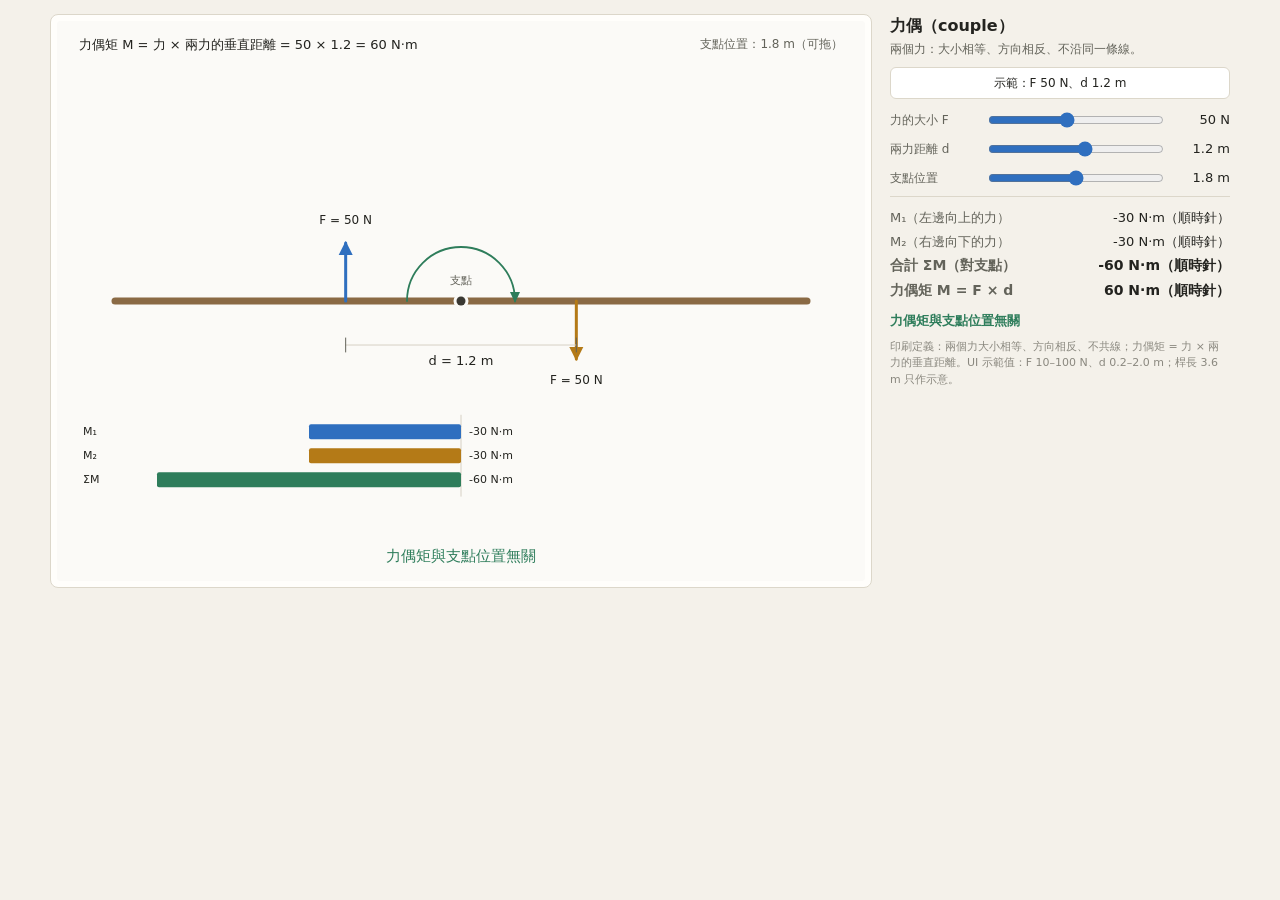
==== explainers/couple/couple.html @ 13bd7302 "publish the four verified teaching explainers under /explainers (moment balance, equilibrium beam, c" ====
<!doctype html>
<html lang="zh-Hant">
<head>
<meta charset="utf-8">
<meta name="viewport" content="width=device-width,initial-scale=1">
<title>力偶（couple）· 力偶矩與支點位置無關（jpfm08 p7）</title>
<style>
  :root { --ink:#23231f; --ink2:#63635a; --line:#dcd7ca; --card:#fffefb; --accent:#2f6fbf; --amber:#b47a17; --red:#b03c2c; --green:#2e7d5b; }
  html,body { margin:0; padding:0; background:#f4f1ea; color:var(--ink);
    font:14px/1.5 ui-sans-serif,system-ui,"Segoe UI","PingFang TC","Microsoft JhengHei",sans-serif; }
  #app { display:grid; grid-template-columns:minmax(0,1fr) 340px; gap:18px;
    max-width:1180px; margin:0 auto; padding:14px 16px 10px; }
  #stage { background:var(--card); border:1px solid var(--line); border-radius:8px;
    padding:6px; touch-action:none; min-width:0; cursor:ew-resize; }
  #canvas-holder { display:block; line-height:0; }
  #canvas-holder canvas { display:block; width:100% !important; height:auto !important; border-radius:4px; }
  h1 { font-size:16px; margin:0 0 2px; font-weight:600; }
  .sub { color:var(--ink2); font-size:12px; margin:0 0 9px; }
  .presets { display:flex; gap:8px; margin:0 0 10px; }
  .presets button { flex:1; font:inherit; font-size:12px; padding:6px 4px; border:1px solid var(--line);
    border-radius:6px; background:#fff; color:var(--ink); cursor:pointer; }
  .presets button:hover { background:#f6f3ec; }
  .row { display:flex; align-items:center; gap:8px; margin:0 0 7px; }
  .row label { width:88px; flex:none; color:var(--ink2); font-size:12px; }
  .row input[type=range] { flex:1; min-width:0; accent-color:var(--accent); height:18px; }
  .row output { width:56px; flex:none; text-align:right; font-variant-numeric:tabular-nums; font-size:13px; }
  .read { border-top:1px solid var(--line); padding-top:9px; margin-top:7px; }
  .read div { display:flex; justify-content:space-between; gap:10px; font-variant-numeric:tabular-nums;
    padding:2px 0; font-size:13px; }
  .read span:first-child { color:var(--ink2); }
  .read .big { font-size:14px; font-weight:600; }
  .key { margin-top:8px; font-size:13px; font-weight:600; color:var(--green); }
  .cap { font-size:11px; color:#8a887f; margin-top:8px; line-height:1.5; }
  @media (max-width:900px) { #app { grid-template-columns:minmax(0,1fr); } }
</style>
</head>
<body>
<div id="app">
  <div id="stage"><div id="canvas-holder"></div></div>
  <div id="panel">
    <h1>力偶（couple）</h1>
    <p class="sub">兩個力：大小相等、方向相反、不沿同一條線。</p>

    <div class="presets">
      <button id="demo" type="button">示範：F 50 N、d 1.2 m</button>
    </div>

    <div class="row">
      <label for="f">力的大小 F</label>
      <input id="f" type="range" min="10" max="100" step="1" value="50">
      <output id="f-out">50 N</output>
    </div>
    <div class="row">
      <label for="d">兩力距離 d</label>
      <input id="d" type="range" min="0.2" max="2" step="0.05" value="1.2">
      <output id="d-out">1.2 m</output>
    </div>
    <div class="row">
      <label for="pivot">支點位置</label>
      <input id="pivot" type="range" min="0" max="3.6" step="0.05" value="1.8">
      <output id="pivot-out">1.8 m</output>
    </div>

    <div class="read">
      <div><span>M₁（左邊向上的力）</span><span id="o-m1">—</span></div>
      <div><span>M₂（右邊向下的力）</span><span id="o-m2">—</span></div>
      <div class="big"><span>合計 ΣM（對支點）</span><span id="o-sum">—</span></div>
      <div class="big"><span>力偶矩 M = F × d</span><span id="o-m">—</span></div>
    </div>
    <div class="key">力偶矩與支點位置無關</div>
    <div class="cap">印刷定義：兩個力大小相等、方向相反、不共線；力偶矩 = 力 × 兩力的垂直距離。UI 示範值：F 10–100 N、d 0.2–2.0 m；桿長 3.6 m 只作示意。</div>
  </div>
</div>

<script src="../p5.min.js"></script>
<script>
// 印刷只有定義與 M = F × d；下面 F 10–100、d 0.2–2.0、50、1.2 係 UI 示範值。
const L = 3.6;                       // 桿長（示意框，唔係印刷數值）
const PAD = 58;
const C = {
  paper: [251, 250, 247], ink: [35, 35, 31], ink2: [99, 99, 90], line: [214, 208, 196],
  up: [47, 111, 191], down: [180, 122, 23], pivot: [58, 56, 50], green: [46, 125, 91],
};
const S = { F: 50, d: 1.2, pivot: 1.8 };

const num = (v) => (Math.round(v * 100) / 100).toFixed(2).replace(/\.?0+$/, '');
const f1 = (v) => (Math.round(v * 10) / 10).toString().replace(/\.0$/, '');
const signed = (v) => (v > 0 ? '+' : '') + f1(v);
const sense = (v) => (v > 0.05 ? '逆時針' : v < -0.05 ? '順時針' : '平衡');

function moments() {
  const x1 = L / 2 - S.d / 2;        // 向上的力
  const x2 = L / 2 + S.d / 2;        // 向下的力
  // 對支點取矩，逆時針為正：M = F_y (x − pivot)
  const m1 = S.F * (x1 - S.pivot);
  const m2 = -S.F * (x2 - S.pivot);
  return { x1, x2, m1, m2, sum: m1 + m2, M: S.F * S.d };
}

function sync() {
  const r = moments();
  document.getElementById('f-out').textContent = S.F + ' N';
  document.getElementById('d-out').textContent = num(S.d) + ' m';
  document.getElementById('pivot-out').textContent = num(S.pivot) + ' m';
  document.getElementById('o-m1').textContent = Math.abs(r.m1) < 0.05
    ? '0 N·m' : signed(r.m1) + ' N·m（' + sense(r.m1) + '）';
  document.getElementById('o-m2').textContent = Math.abs(r.m2) < 0.05
    ? '0 N·m' : signed(r.m2) + ' N·m（' + sense(r.m2) + '）';
  document.getElementById('o-sum').textContent = signed(r.sum) + ' N·m（' + sense(r.sum) + '）';
  document.getElementById('o-m').textContent = f1(r.M) + ' N·m（' + sense(r.sum) + '）';
  if (typeof redraw === 'function') redraw();
}

function canvasSize() {
  const holder = document.getElementById('canvas-holder');
  const w = Math.max(320, Math.floor(holder.clientWidth || 800));
  const h = Math.max(420, Math.min(560, window.innerHeight - 240, Math.round(w * 0.62) + 150));
  return { w, h };
}

function setup() {
  const { w, h } = canvasSize();
  createCanvas(w, h).parent('canvas-holder');
  noLoop();
  textFont('system-ui, sans-serif');
  sync();
}

function windowResized() {
  const { w, h } = canvasSize();
  resizeCanvas(w, h);
  sync();
}

let view = { ppm: 1, rodY: 0 };

function drawForce(x, y, dir, label, colour) {
  const len = 26 + 64 * (S.F / 100);
  const tipY = dir > 0 ? y - len : y + len;
  stroke(...colour); strokeWeight(3); strokeCap(ROUND);
  line(x, y, x, tipY);
  noStroke(); fill(...colour);
  if (dir > 0) triangle(x - 7, tipY + 12, x + 7, tipY + 12, x, tipY - 2);
  else triangle(x - 7, tipY - 12, x + 7, tipY - 12, x, tipY + 2);
  textAlign(CENTER, dir > 0 ? BOTTOM : TOP); textSize(12); fill(...C.ink);
  text(label, x, dir > 0 ? tipY - 16 : tipY + 16);
}

function draw() {
  const W = width, H = height;
  const r = moments();
  const ppm = (W - PAD * 2) / L;
  const rodY = H * 0.50;
  view = { ppm, rodY, padX: PAD };
  const px = (x) => PAD + x * ppm;

  background(...C.paper);

  // 桿
  stroke(138, 106, 69); strokeWeight(7); strokeCap(ROUND);
  line(px(0), rodY, px(L), rodY);

  // 兩支力：左邊向上、右邊向下，都垂直於桿
  drawForce(px(r.x1), rodY, +1, 'F = ' + S.F + ' N', C.up);
  drawForce(px(r.x2), rodY, -1, 'F = ' + S.F + ' N', C.down);

  // 兩力的垂直距離 d
  const dY = rodY + 44;
  stroke(...C.line); strokeWeight(1);
  line(px(r.x1), dY, px(r.x2), dY);
  for (const x of [r.x1, r.x2]) {
    stroke(...C.ink2); strokeWeight(1);
    line(px(x), dY - 7, px(x), dY + 7);
  }
  noStroke(); fill(...C.ink); textAlign(CENTER, TOP); textSize(13);
  text('d = ' + num(S.d) + ' m', (px(r.x1) + px(r.x2)) / 2, dY + 10);

  // 支點（可拖）：桿上一個點
  const pvx = px(S.pivot);
  noStroke(); fill(...C.paper); circle(pvx, rodY, 15);
  fill(...C.pivot); circle(pvx, rodY, 9);
  fill(...C.ink2); textAlign(CENTER, BOTTOM); textSize(11);
  text('支點', pvx, rodY - 14);

  // 力偶矩轉向：弧形箭咀（順時針 = 右邊沉，與兩力一致）
  const rad = 54;
  noFill(); stroke(...C.green); strokeWeight(1.8);
  arc(pvx, rodY, rad * 2, rad * 2, PI, TWO_PI);
  noStroke(); fill(...C.green);
  triangle(pvx + rad - 5, rodY - 9, pvx + rad + 5, rodY - 9, pvx + rad, rodY + 2);

  // 頂部：力偶矩定義式（窄畫面分兩行）
  noStroke();
  if (W < 620) {
    textAlign(LEFT, TOP); textSize(12); fill(...C.ink);
    text('M = F × d = ' + S.F + ' × ' + num(S.d) + ' = ' + f1(r.M) + ' N·m', 18, 12);
    textAlign(LEFT, TOP); textSize(11); fill(...C.ink2);
    text('支點 ' + num(S.pivot) + ' m（可拖）', 18, 30);
  } else {
    textAlign(LEFT, TOP); textSize(13); fill(...C.ink);
    text('力偶矩 M = 力 × 兩力的垂直距離 = ' + S.F + ' × ' + num(S.d) + ' = ' + f1(r.M) + ' N·m', 22, 18);
    textAlign(RIGHT, TOP); textSize(12); fill(...C.ink2);
    text('支點位置：' + num(S.pivot) + ' m（可拖）', W - 22, 18);
  }

  // 力矩條：M₁ / M₂ / Σ，以零線為中心；拖支點時前兩條變、Σ 條唔變
  const maxAbs = Math.max(Math.abs(r.m1), Math.abs(r.m2), Math.abs(r.sum), 1);
  const scale = (W / 2 - 100) / maxAbs;
  const zeroX = W / 2;
  const barTop = H * 0.72;
  const barH = 15;
  const gap = 24;
  stroke(...C.line); strokeWeight(1);
  line(zeroX, barTop - 9, zeroX, barTop + 2 * gap + barH + 9);
  for (const [i, row] of [
    { label: 'M₁', v: r.m1, colour: C.up },
    { label: 'M₂', v: r.m2, colour: C.down },
    { label: 'ΣM', v: r.sum, colour: C.green },
  ].entries()) {
    const y = barTop + i * gap;
    const w = row.v * scale;
    noStroke(); fill(...row.colour);
    if (w >= 0) rect(zeroX, y, Math.max(1.5, w), barH, 2);
    else rect(zeroX + w, y, Math.max(1.5, -w), barH, 2);
    fill(...C.ink); textAlign(LEFT, CENTER); textSize(11);
    text(row.label, 26, y + barH / 2);
    // 數值放喺零線旁邊，唔會同左邊嘅行名打架
    textAlign(w >= 0 ? RIGHT : LEFT, CENTER);
    text(signed(row.v) + ' N·m', w >= 0 ? zeroX - 8 : zeroX + 8, y + barH / 2);
  }

  // 底部：核心句
  textAlign(CENTER, BOTTOM); textSize(15); fill(...C.green);
  text('力偶矩與支點位置無關', W / 2, H - 16);
}

function setPivotFromMouse() {
  const x = Math.min(L, Math.max(0, (mouseX - view.padX) / view.ppm));
  S.pivot = Math.round(x * 20) / 20;
  document.getElementById('pivot').value = String(S.pivot);
  sync();
}

function mousePressed() { setPivotFromMouse(); }
function mouseDragged() { setPivotFromMouse(); }

for (const id of ['f', 'd', 'pivot']) {
  document.getElementById(id).addEventListener('input', (event) => {
    const key = id === 'f' ? 'F' : id;
    S[key] = Number(event.target.value);
    sync();
  });
}
document.getElementById('demo').addEventListener('click', () => {
  S.F = 50; S.d = 1.2; S.pivot = 1.8;
  document.getElementById('f').value = '50';
  document.getElementById('d').value = '1.2';
  document.getElementById('pivot').value = '1.8';
  sync();
});
sync();
</script>
</body>
</html>
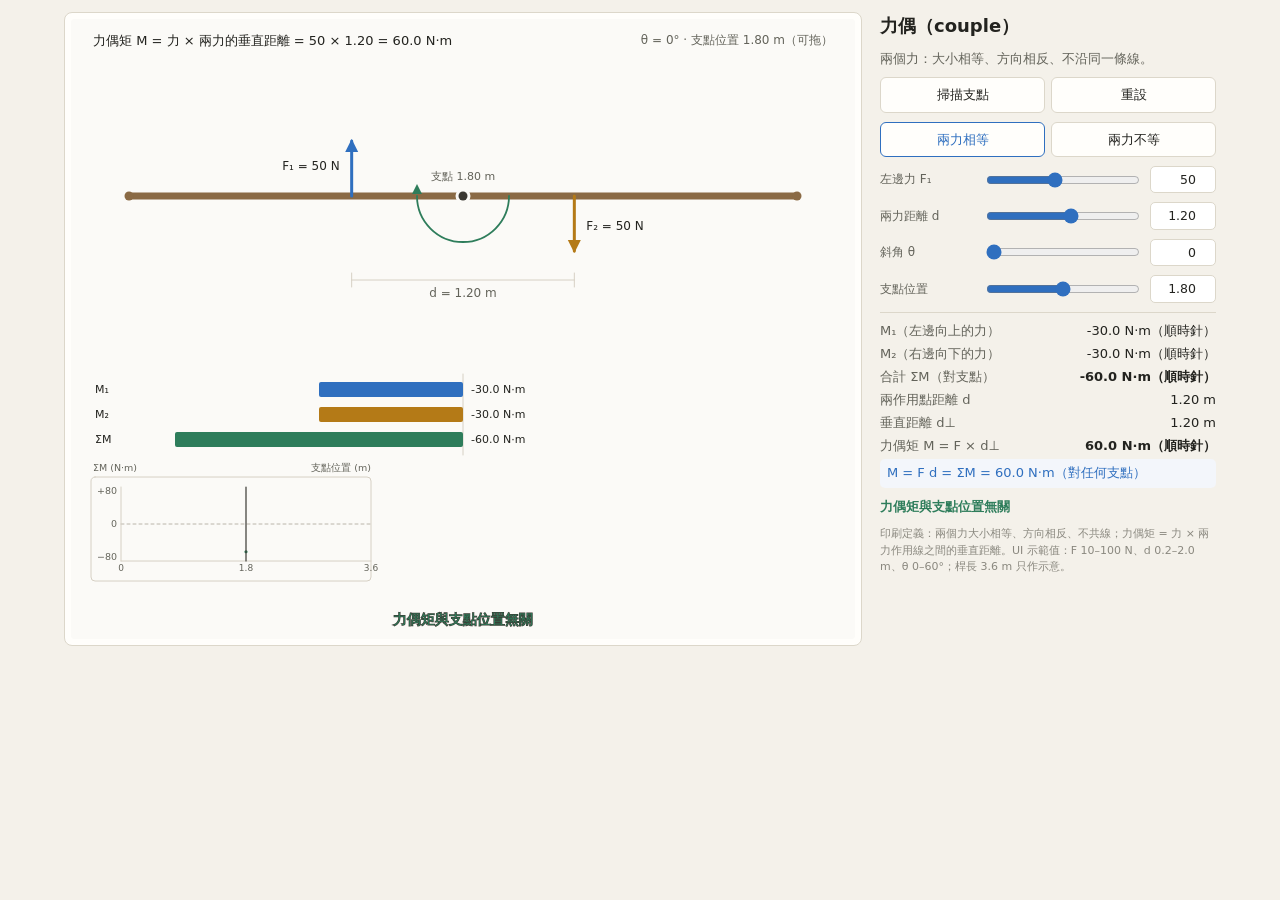
==== commit 1be06aaa: "jpfm08 p7: the couple and centre-of-gravity explainers become teachable, not just drawn Both were re" ====
--- a/explainers/couple/couple.html
+++ b/explainers/couple/couple.html
@@ -6,115 +6,210 @@
 <title>力偶（couple）· 力偶矩與支點位置無關（jpfm08 p7）</title>
 <style>
   :root { --ink:#23231f; --ink2:#63635a; --line:#dcd7ca; --card:#fffefb; --accent:#2f6fbf; --amber:#b47a17; --red:#b03c2c; --green:#2e7d5b; }
+  * { box-sizing:border-box; }
   html,body { margin:0; padding:0; background:#f4f1ea; color:var(--ink);
-    font:14px/1.5 ui-sans-serif,system-ui,"Segoe UI","PingFang TC","Microsoft JhengHei",sans-serif; }
-  #app { display:grid; grid-template-columns:minmax(0,1fr) 340px; gap:18px;
-    max-width:1180px; margin:0 auto; padding:14px 16px 10px; }
+    font:14px/1.55 ui-sans-serif,system-ui,"Segoe UI","PingFang TC","Microsoft JhengHei",sans-serif; }
+  .app { display:grid; grid-template-columns:minmax(0,1fr) 336px; gap:18px;
+    max-width:1180px; margin:0 auto; padding:12px 14px 10px; }
+  .stage { min-width:0; }
   #stage { background:var(--card); border:1px solid var(--line); border-radius:8px;
-    padding:6px; touch-action:none; min-width:0; cursor:ew-resize; }
+    padding:6px; touch-action:none; cursor:ew-resize; }
   #canvas-holder { display:block; line-height:0; }
   #canvas-holder canvas { display:block; width:100% !important; height:auto !important; border-radius:4px; }
-  h1 { font-size:16px; margin:0 0 2px; font-weight:600; }
-  .sub { color:var(--ink2); font-size:12px; margin:0 0 9px; }
-  .presets { display:flex; gap:8px; margin:0 0 10px; }
-  .presets button { flex:1; font:inherit; font-size:12px; padding:6px 4px; border:1px solid var(--line);
-    border-radius:6px; background:#fff; color:var(--ink); cursor:pointer; }
-  .presets button:hover { background:#f6f3ec; }
-  .row { display:flex; align-items:center; gap:8px; margin:0 0 7px; }
-  .row label { width:88px; flex:none; color:var(--ink2); font-size:12px; }
+  .panel { display:flex; flex-direction:column; gap:9px; min-width:0; }
+  .panel h1 { font-size:18px; margin:0; font-weight:600; }
+  .panel p { margin:0; font-size:12.5px; color:var(--ink2); }
+  .btns { display:flex; gap:6px; }
+  .btns button { flex:1; font:inherit; font-size:12.5px; padding:7px 4px; border-radius:6px;
+    border:1px solid var(--line); background:var(--card); color:var(--ink); cursor:pointer; }
+  .btns button:hover { background:#f6f3ec; }
+  .btns button.on { border-color:var(--accent); color:var(--accent); }
+  .btns button:focus-visible { outline:2px solid var(--accent); outline-offset:1px; }
+  .row { display:flex; align-items:center; gap:8px; }
+  .row label { width:96px; flex:none; color:var(--ink2); font-size:12px; }
   .row input[type=range] { flex:1; min-width:0; accent-color:var(--accent); height:18px; }
-  .row output { width:56px; flex:none; text-align:right; font-variant-numeric:tabular-nums; font-size:13px; }
-  .read { border-top:1px solid var(--line); padding-top:9px; margin-top:7px; }
-  .read div { display:flex; justify-content:space-between; gap:10px; font-variant-numeric:tabular-nums;
-    padding:2px 0; font-size:13px; }
+  .row .val { width:66px; flex:none; text-align:right; font:inherit; font-size:12.5px;
+    font-variant-numeric:tabular-nums; padding:3px 4px; border:1px solid var(--line); border-radius:5px;
+    background:#fff; color:var(--ink); }
+  .row.hide { display:none; }
+  .read { border-top:1px solid var(--line); padding-top:8px; display:grid; gap:3px; }
+  .read div { display:flex; justify-content:space-between; gap:8px; font-size:13px; font-variant-numeric:tabular-nums; }
   .read span:first-child { color:var(--ink2); }
-  .read .big { font-size:14px; font-weight:600; }
-  .key { margin-top:8px; font-size:13px; font-weight:600; color:var(--green); }
-  .cap { font-size:11px; color:#8a887f; margin-top:8px; line-height:1.5; }
-  @media (max-width:900px) { #app { grid-template-columns:minmax(0,1fr); } }
+  .read b { font-weight:500; }
+  .read .big b { font-weight:600; }
+  .eq { display:block !important; font-size:12.5px; line-height:1.45; font-variant-numeric:tabular-nums;
+    padding:5px 7px; border-radius:5px; background:#f3f6fb; color:var(--accent); }
+  .eq.warn { background:#fbeeea; color:var(--red); }
+  .key { font-size:13px; font-weight:600; color:var(--green); }
+  .key.warn { color:var(--red); }
+  .small { font-size:11px; color:#8a887f; line-height:1.5; }
+  @media (max-width:900px) { .app { grid-template-columns:minmax(0,1fr); } }
 </style>
 </head>
 <body>
-<div id="app">
-  <div id="stage"><div id="canvas-holder"></div></div>
-  <div id="panel">
+<main class="app">
+  <div class="stage"><div id="stage"><div id="canvas-holder"></div></div></div>
+
+  <div class="panel">
     <h1>力偶（couple）</h1>
-    <p class="sub">兩個力：大小相等、方向相反、不沿同一條線。</p>
-
-    <div class="presets">
-      <button id="demo" type="button">示範：F 50 N、d 1.2 m</button>
+    <p>兩個力：大小相等、方向相反、不沿同一條線。</p>
+
+    <div class="btns">
+      <button id="scan" type="button">掃描支點</button>
+      <button id="reset" type="button">重設</button>
+    </div>
+    <div class="btns">
+      <button id="eq-on" type="button" class="on">兩力相等</button>
+      <button id="eq-off" type="button">兩力不等</button>
     </div>
 
     <div class="row">
-      <label for="f">力的大小 F</label>
-      <input id="f" type="range" min="10" max="100" step="1" value="50">
-      <output id="f-out">50 N</output>
+      <label for="f1">左邊力 F₁</label>
+      <input id="f1" type="range" min="10" max="100" step="1" value="50">
+      <input class="val" id="f1-n" type="number" min="10" max="100" step="1" value="50" aria-label="F₁ 數值">
+    </div>
+    <div class="row hide" id="row-f2">
+      <label for="f2">右邊力 F₂</label>
+      <input id="f2" type="range" min="10" max="100" step="1" value="50">
+      <input class="val" id="f2-n" type="number" min="10" max="100" step="1" value="50" aria-label="F₂ 數值">
     </div>
     <div class="row">
       <label for="d">兩力距離 d</label>
       <input id="d" type="range" min="0.2" max="2" step="0.05" value="1.2">
-      <output id="d-out">1.2 m</output>
+      <input class="val" id="d-n" type="number" min="0.2" max="2" step="0.05" value="1.2" aria-label="d 數值">
+    </div>
+    <div class="row">
+      <label for="deg">斜角 θ</label>
+      <input id="deg" type="range" min="0" max="60" step="1" value="0">
+      <input class="val" id="deg-n" type="number" min="0" max="60" step="1" value="0" aria-label="θ 數值">
     </div>
     <div class="row">
       <label for="pivot">支點位置</label>
       <input id="pivot" type="range" min="0" max="3.6" step="0.05" value="1.8">
-      <output id="pivot-out">1.8 m</output>
+      <input class="val" id="pivot-n" type="number" min="0" max="3.6" step="0.05" value="1.8" aria-label="支點位置數值">
     </div>
 
     <div class="read">
-      <div><span>M₁（左邊向上的力）</span><span id="o-m1">—</span></div>
-      <div><span>M₂（右邊向下的力）</span><span id="o-m2">—</span></div>
-      <div class="big"><span>合計 ΣM（對支點）</span><span id="o-sum">—</span></div>
-      <div class="big"><span>力偶矩 M = F × d</span><span id="o-m">—</span></div>
-    </div>
-    <div class="key">力偶矩與支點位置無關</div>
-    <div class="cap">印刷定義：兩個力大小相等、方向相反、不共線；力偶矩 = 力 × 兩力的垂直距離。UI 示範值：F 10–100 N、d 0.2–2.0 m；桿長 3.6 m 只作示意。</div>
+      <div><span>M₁（左邊向上的力）</span><b id="o-m1">—</b></div>
+      <div><span>M₂（右邊向下的力）</span><b id="o-m2">—</b></div>
+      <div class="big"><span>合計 ΣM（對支點）</span><b id="o-sum">—</b></div>
+      <div><span>兩作用點距離 d</span><b id="o-d">—</b></div>
+      <div><span>垂直距離 d⊥</span><b id="o-dperp">—</b></div>
+      <div class="big"><span>力偶矩 M = F × d⊥</span><b id="o-m">—</b></div>
+      <div class="eq" id="o-eq">—</div>
+    </div>
+    <div class="key" id="o-key">力偶矩與支點位置無關</div>
+    <div class="small">印刷定義：兩個力大小相等、方向相反、不共線；力偶矩 = 力 × 兩力作用線之間的垂直距離。UI 示範值：F 10–100 N、d 0.2–2.0 m、θ 0–60°；桿長 3.6 m 只作示意。</div>
   </div>
-</div>
+</main>
 
 <script src="../p5.min.js"></script>
 <script>
-// 印刷只有定義與 M = F × d；下面 F 10–100、d 0.2–2.0、50、1.2 係 UI 示範值。
+// 印刷只有定義與 M = F × d；下面 F 10–100、d 0.2–2.0、50、1.2、θ 0–60° 係 UI 示範值。
 const L = 3.6;                       // 桿長（示意框，唔係印刷數值）
 const PAD = 58;
+const SCAN_MS = 2500;                // 掃描支點全程約 2.5 s
 const C = {
   paper: [251, 250, 247], ink: [35, 35, 31], ink2: [99, 99, 90], line: [214, 208, 196],
   up: [47, 111, 191], down: [180, 122, 23], pivot: [58, 56, 50], green: [46, 125, 91],
+  red: [176, 60, 44], faint: [186, 181, 170], perp: [124, 92, 168],
 };
-const S = { F: 50, d: 1.2, pivot: 1.8 };
-
-const num = (v) => (Math.round(v * 100) / 100).toFixed(2).replace(/\.?0+$/, '');
-const f1 = (v) => (Math.round(v * 10) / 10).toString().replace(/\.0$/, '');
-const signed = (v) => (v > 0 ? '+' : '') + f1(v);
-const sense = (v) => (v > 0.05 ? '逆時針' : v < -0.05 ? '順時針' : '平衡');
-
-function moments() {
-  const x1 = L / 2 - S.d / 2;        // 向上的力
-  const x2 = L / 2 + S.d / 2;        // 向下的力
-  // 對支點取矩，逆時針為正：M = F_y (x − pivot)
-  const m1 = S.F * (x1 - S.pivot);
-  const m2 = -S.F * (x2 - S.pivot);
-  return { x1, x2, m1, m2, sum: m1 + m2, M: S.F * S.d };
+const S = {
+  F1: 50, F2: 50, d: 1.2, pivot: 1.8, deg: 0, equal: true,
+  scanning: false, scanT0: 0, resumeAt: null, trace: [],
+};
+
+// 同 centroid-hang 一致的數值格式：力矩 1 個小數位、長度 2 個小數位、力整數。
+const mom = (v) => (Math.abs(v) < 0.05 ? '0.0' : (v > 0 ? '+' : '') + v.toFixed(1));
+const momAbs = (v) => (Math.abs(v) < 0.05 ? '0.0' : Math.abs(v).toFixed(1));
+const len2 = (v) => v.toFixed(2);
+const deg0 = (v) => Math.round(v) + '°';
+const sense = (v) => (v > 0.05 ? '逆時針' : v < -0.05 ? '順時針' : '無力矩');
+
+const theta = () => (S.deg * Math.PI) / 180;
+const xA = () => L / 2 - S.d / 2;        // 左邊向上的力
+const xB = () => L / 2 + S.d / 2;        // 右邊向下的力
+const FA = () => S.F1;
+const FB = () => (S.equal ? S.F1 : S.F2);
+
+function calc() {
+  const th = theta();
+  const c = Math.cos(th), s = Math.sin(th);
+  const xa = xA(), xb = xB(), p = S.pivot;
+  const Fa = FA(), Fb = FB();
+  // 對支點 (p, 0) 取矩，逆時針為正：兩力都斜 θ，力的 y 分量 = F cos θ
+  const m1 = (xa - p) * Fa * c;
+  const m2 = -(xb - p) * Fb * c;
+  const sum = m1 + m2;
+  const dPerp = S.d * c;                 // 兩條作用線之間的垂直距離
+  const M = Fa * dPerp;                  // 力偶矩（相等時 F₁ = F₂，就是 F × d⊥）
+  return { th, c, s, xa, xb, p, Fa, Fb, m1, m2, sum, dPerp, M };
+}
+
+/* ---------- DOM ---------- */
+const el = (id) => document.getElementById(id);
+const fmtM = (v) => (Math.abs(v) < 0.05 ? '0.0 N·m（' + sense(v) + '）' : mom(v) + ' N·m（' + sense(v) + '）');
+
+function syncUI() {
+  const r = calc();
+  el('o-m1').textContent = fmtM(r.m1);
+  el('o-m2').textContent = fmtM(r.m2);
+  el('o-sum').textContent = fmtM(r.sum);
+  el('o-d').textContent = len2(S.d) + ' m';
+  el('o-dperp').textContent = len2(r.dPerp) + ' m';
+  el('o-m').textContent = momAbs(r.M) + ' N·m（' + sense(r.sum) + '）';
+  el('f1-n').value = String(S.F1);
+  el('d-n').value = S.d.toFixed(2);
+  el('deg-n').value = String(S.deg);
+  el('pivot-n').value = S.pivot.toFixed(2);
+  el('f1').value = String(S.F1);
+  el('d').value = String(S.d);
+  el('deg').value = String(S.deg);
+  el('pivot').value = String(Math.round(S.pivot * 20) / 20);
+  el('row-f2').classList.toggle('hide', S.equal);
+  el('f2-n').value = String(S.F2);
+  el('f2').value = String(S.F2);
+  el('eq-on').classList.toggle('on', S.equal);
+  el('eq-off').classList.toggle('on', !S.equal);
+  el('scan').classList.toggle('on', S.scanning);
+  el('scan').textContent = S.scanning ? '暫停掃描' : '掃描支點';
+
+  // A5 等式行
+  const eq = el('o-eq');
+  if (S.equal) {
+    const name = S.deg > 0.5 ? 'd⊥' : 'd';
+    eq.classList.remove('warn');
+    eq.textContent = 'M = F ' + name + ' = ΣM = ' + momAbs(r.sum) + ' N·m（對任何支點）';
+  } else {
+    eq.classList.add('warn');
+    eq.textContent = 'M = F₁ d⊥ = ' + momAbs(r.M) + ' N·m ≠ ΣM = ' + mom(r.sum) + ' N·m'
+      + '（兩力不等 → 不是力偶，ΣM 隨支點改變）';
+  }
+  const key = el('o-key');
+  key.classList.toggle('warn', !S.equal);
+  key.textContent = S.equal ? '力偶矩與支點位置無關' : '兩力不等：ΣM 隨支點位置改變，不是力偶矩';
+
+  // A2 逐點記錄（任何方式改支點都會記）
+  if (!S.trace.length || Math.abs(S.trace[S.trace.length - 1].p - S.pivot) > 0.015) {
+    S.trace.push({ p: S.pivot, sum: r.sum });
+    if (S.trace.length > 900) S.trace.shift();
+  }
 }
 
 function sync() {
-  const r = moments();
-  document.getElementById('f-out').textContent = S.F + ' N';
-  document.getElementById('d-out').textContent = num(S.d) + ' m';
-  document.getElementById('pivot-out').textContent = num(S.pivot) + ' m';
-  document.getElementById('o-m1').textContent = Math.abs(r.m1) < 0.05
-    ? '0 N·m' : signed(r.m1) + ' N·m（' + sense(r.m1) + '）';
-  document.getElementById('o-m2').textContent = Math.abs(r.m2) < 0.05
-    ? '0 N·m' : signed(r.m2) + ' N·m（' + sense(r.m2) + '）';
-  document.getElementById('o-sum').textContent = signed(r.sum) + ' N·m（' + sense(r.sum) + '）';
-  document.getElementById('o-m').textContent = f1(r.M) + ' N·m（' + sense(r.sum) + '）';
+  syncUI();
   if (typeof redraw === 'function') redraw();
 }
 
+function resetShape() {
+  S.trace = [];
+}
+
+/* ---------- 畫布尺寸 ---------- */
 function canvasSize() {
-  const holder = document.getElementById('canvas-holder');
+  const holder = el('canvas-holder');
   const w = Math.max(320, Math.floor(holder.clientWidth || 800));
-  const h = Math.max(420, Math.min(560, window.innerHeight - 240, Math.round(w * 0.62) + 150));
+  const h = Math.max(470, Math.min(620, window.innerHeight - 200, Math.round(w * 0.66) + 190));
   return { w, h };
 }
 
@@ -132,86 +227,140 @@
   sync();
 }
 
-let view = { ppm: 1, rodY: 0 };
-
-function drawForce(x, y, dir, label, colour) {
-  const len = 26 + 64 * (S.F / 100);
-  const tipY = dir > 0 ? y - len : y + len;
+/* ---------- 繪圖 ---------- */
+let view = { ppm: 1, rowY: 0, padX: PAD };
+
+function arrow(ax, ay, ux, uy, len, colour, label, side) {
+  const tx = ax + ux * len, ty = ay + uy * len;
   stroke(...colour); strokeWeight(3); strokeCap(ROUND);
-  line(x, y, x, tipY);
+  line(ax, ay, tx, ty);
   noStroke(); fill(...colour);
-  if (dir > 0) triangle(x - 7, tipY + 12, x + 7, tipY + 12, x, tipY - 2);
-  else triangle(x - 7, tipY - 12, x + 7, tipY - 12, x, tipY + 2);
-  textAlign(CENTER, dir > 0 ? BOTTOM : TOP); textSize(12); fill(...C.ink);
-  text(label, x, dir > 0 ? tipY - 16 : tipY + 16);
-}
-
+  const nx = -uy, ny = ux, hh = 11, hw = 6.5;
+  triangle(tx + ux * 2, ty + uy * 2,
+    tx - ux * hh + nx * hw, ty - uy * hh + ny * hw,
+    tx - ux * hh - nx * hw, ty - uy * hh - ny * hw);
+  if (label) {
+    // 標籤貼在箭桿旁邊（左邊力放左、右邊力放右），唔會撞下面的尺寸線
+    fill(...C.ink); textSize(12);
+    if (side < 0) { textAlign(RIGHT, CENTER); text(label, ax - 12, ay + uy * len * 0.55); }
+    else { textAlign(LEFT, CENTER); text(label, ax + 12, ay + uy * len * 0.55); }
+  }
+}
+
+function rightAngle(cx, cy, ux, uy, vx, vy, s) {
+  noFill(); stroke(...C.ink2); strokeWeight(1.2);
+  const ax = cx + ux * s, ay = cy + uy * s;
+  const bx = ax + vx * s, by = ay + vy * s;
+  const dx = cx + vx * s, dy = cy + vy * s;
+  beginShape(); vertex(ax, ay); vertex(bx, by); vertex(dx, dy); endShape();
+}
+
+// 每一格：先推進掃描（只改狀態與讀數，唔喺 draw 內再叫 redraw），再畫
 function draw() {
+  if (S.scanning) {
+    const k = Math.min(1, (performance.now() - S.scanT0) / SCAN_MS);
+    S.pivot = Math.round(k * L * 100) / 100;
+    if (k >= 1) { S.scanning = false; noLoop(); }
+    syncUI();
+  }
+  drawScene();
+}
+
+function drawScene() {
   const W = width, H = height;
-  const r = moments();
+  const r = calc();
   const ppm = (W - PAD * 2) / L;
-  const rodY = H * 0.50;
-  view = { ppm, rodY, padX: PAD };
+  const rodY = Math.round(H * 0.285);
+  view = { ppm, rowY: rodY, padX: PAD };
   const px = (x) => PAD + x * ppm;
 
   background(...C.paper);
+
+  const ux = r.s, uy = -r.c;              // 螢幕方向：向上（左邊力）；右邊力相反
+  const nx = r.c, ny = r.s;               // 垂直於作用線（螢幕）
 
   // 桿
   stroke(138, 106, 69); strokeWeight(7); strokeCap(ROUND);
   line(px(0), rodY, px(L), rodY);
-
-  // 兩支力：左邊向上、右邊向下，都垂直於桿
-  drawForce(px(r.x1), rodY, +1, 'F = ' + S.F + ' N', C.up);
-  drawForce(px(r.x2), rodY, -1, 'F = ' + S.F + ' N', C.down);
-
-  // 兩力的垂直距離 d
-  const dY = rodY + 44;
+  noStroke(); fill(138, 106, 69);
+  circle(px(0), rodY, 9); circle(px(L), rodY, 9);
+
+  const ax = px(r.xa), bx = px(r.xb);
+  const lenA = 26 + 58 * (r.Fa / 100);
+  const lenB = 26 + 58 * (r.Fb / 100);
+
+  // 作用線（斜的時候畫出來，兩條平行）
+  if (S.deg > 0.5) {
+    stroke(...C.faint); strokeWeight(1); drawingContext.setLineDash([5, 5]);
+    for (const x of [ax, bx]) line(x - ux * 120, rodY - uy * 120, x + ux * 150, rodY + uy * 150);
+    drawingContext.setLineDash([]);
+  }
+
+  // 兩支力
+  arrow(ax, rodY, ux, uy, lenA, C.up, 'F₁ = ' + r.Fa + ' N', -1);
+  arrow(bx, rodY, -ux, -uy, lenB, C.down, 'F₂ = ' + r.Fb + ' N', +1);
+
+  // d⊥：由 A 垂直量到 B 的作用線，兩端畫直角（θ = 0 時 d⊥ 就是桿上的 d，唔重複畫）
+  if (S.deg > 0.5) {
+    const dPerpPx = (bx - ax) * r.c;
+    const fx = ax + nx * dPerpPx, fy = rodY + ny * dPerpPx;
+    stroke(...C.perp); strokeWeight(1.6); drawingContext.setLineDash([6, 4]);
+    line(ax, rodY, fx, fy);
+    drawingContext.setLineDash([]);
+    rightAngle(ax, rodY, ux, uy, nx, ny, 9);
+    rightAngle(fx, fy, ux, uy, -nx, -ny, 9);
+    noStroke(); fill(...C.perp); textAlign(CENTER, CENTER); textSize(12);
+    text('d⊥ = ' + len2(r.dPerp) + ' m', (ax + fx) / 2 + nx * 26, (rodY + fy) / 2 + ny * 26);
+  }
+
+  // 兩作用點距離 d（沿桿，畫在桿下）
+  const dY = rodY + (S.deg > 0.5 ? 112 : 84);
   stroke(...C.line); strokeWeight(1);
-  line(px(r.x1), dY, px(r.x2), dY);
-  for (const x of [r.x1, r.x2]) {
-    stroke(...C.ink2); strokeWeight(1);
-    line(px(x), dY - 7, px(x), dY + 7);
-  }
-  noStroke(); fill(...C.ink); textAlign(CENTER, TOP); textSize(13);
-  text('d = ' + num(S.d) + ' m', (px(r.x1) + px(r.x2)) / 2, dY + 10);
-
-  // 支點（可拖）：桿上一個點
+  line(ax, dY, bx, dY);
+  for (const x of [ax, bx]) line(x, dY - 7, x, dY + 7);
+  noStroke(); fill(...C.ink2); textAlign(CENTER, TOP); textSize(12);
+  text((S.deg > 0.5 ? '作用點距離 d = ' : 'd = ') + len2(S.d) + ' m', (ax + bx) / 2, dY + 8);
+
+  // 支點（可拖）
   const pvx = px(S.pivot);
   noStroke(); fill(...C.paper); circle(pvx, rodY, 15);
   fill(...C.pivot); circle(pvx, rodY, 9);
   fill(...C.ink2); textAlign(CENTER, BOTTOM); textSize(11);
-  text('支點', pvx, rodY - 14);
-
-  // 力偶矩轉向：弧形箭咀（順時針 = 右邊沉，與兩力一致）
-  const rad = 54;
+  text('支點 ' + len2(S.pivot) + ' m', pvx, rodY - 13);
+
+  // 轉向（順時針 = 右邊沉）：畫在桿下，箭咀指向上，唔會蓋住「支點」標籤
+  const rad = 46;
   noFill(); stroke(...C.green); strokeWeight(1.8);
-  arc(pvx, rodY, rad * 2, rad * 2, PI, TWO_PI);
+  arc(pvx, rodY, rad * 2, rad * 2, 0, PI);
   noStroke(); fill(...C.green);
-  triangle(pvx + rad - 5, rodY - 9, pvx + rad + 5, rodY - 9, pvx + rad, rodY + 2);
-
-  // 頂部：力偶矩定義式（窄畫面分兩行）
+  triangle(pvx - rad - 5, rodY - 2, pvx - rad + 5, rodY - 2, pvx - rad, rodY - 12);
+
+  // 頂部：定義式
   noStroke();
-  if (W < 620) {
+  const dist = S.deg > 0.5 ? len2(r.dPerp) : len2(S.d);
+  const topLine = S.equal
+    ? '力偶矩 M = 力 × ' + (S.deg > 0.5 ? '作用線間垂直距離' : '兩力的垂直距離') + ' = ' + r.Fa + ' × ' + dist + ' = ' + momAbs(r.M) + ' N·m'
+    : 'M = F₁ × d⊥ = ' + r.Fa + ' × ' + dist + ' = ' + momAbs(r.M) + ' N·m（兩力不等：不是力偶）';
+  if (W < 640) {
     textAlign(LEFT, TOP); textSize(12); fill(...C.ink);
-    text('M = F × d = ' + S.F + ' × ' + num(S.d) + ' = ' + f1(r.M) + ' N·m', 18, 12);
-    textAlign(LEFT, TOP); textSize(11); fill(...C.ink2);
-    text('支點 ' + num(S.pivot) + ' m（可拖）', 18, 30);
+    text(topLine, 16, 10);
+    textSize(11); fill(...C.ink2);
+    text('θ = ' + deg0(S.deg) + ' · 支點 ' + len2(S.pivot) + ' m', 16, 28);
   } else {
     textAlign(LEFT, TOP); textSize(13); fill(...C.ink);
-    text('力偶矩 M = 力 × 兩力的垂直距離 = ' + S.F + ' × ' + num(S.d) + ' = ' + f1(r.M) + ' N·m', 22, 18);
+    text(topLine, 22, 16);
     textAlign(RIGHT, TOP); textSize(12); fill(...C.ink2);
-    text('支點位置：' + num(S.pivot) + ' m（可拖）', W - 22, 18);
-  }
-
-  // 力矩條：M₁ / M₂ / Σ，以零線為中心；拖支點時前兩條變、Σ 條唔變
+    text('θ = ' + deg0(S.deg) + ' · 支點位置 ' + len2(S.pivot) + ' m（可拖）', W - 22, 16);
+  }
+
+  // 力矩條 M₁ / M₂ / ΣM
   const maxAbs = Math.max(Math.abs(r.m1), Math.abs(r.m2), Math.abs(r.sum), 1);
-  const scale = (W / 2 - 100) / maxAbs;
+  const scale = (W / 2 - 104) / maxAbs;
   const zeroX = W / 2;
-  const barTop = H * 0.72;
-  const barH = 15;
-  const gap = 24;
+  const barTop = Math.round(H * 0.585);
+  const barH = 15, gap = 25;
   stroke(...C.line); strokeWeight(1);
-  line(zeroX, barTop - 9, zeroX, barTop + 2 * gap + barH + 9);
+  line(zeroX, barTop - 8, zeroX, barTop + 2 * gap + barH + 8);
   for (const [i, row] of [
     { label: 'M₁', v: r.m1, colour: C.up },
     { label: 'M₂', v: r.m2, colour: C.down },
@@ -223,41 +372,148 @@
     if (w >= 0) rect(zeroX, y, Math.max(1.5, w), barH, 2);
     else rect(zeroX + w, y, Math.max(1.5, -w), barH, 2);
     fill(...C.ink); textAlign(LEFT, CENTER); textSize(11);
-    text(row.label, 26, y + barH / 2);
-    // 數值放喺零線旁邊，唔會同左邊嘅行名打架
+    text(row.label, 24, y + barH / 2);
     textAlign(w >= 0 ? RIGHT : LEFT, CENTER);
-    text(signed(row.v) + ' N·m', w >= 0 ? zeroX - 8 : zeroX + 8, y + barH / 2);
-  }
+    text(mom(row.v) + ' N·m', w >= 0 ? zeroX - 8 : zeroX + 8, y + barH / 2);
+  }
+
+  // A2：ΣM 對支點位置的小圖
+  drawTrace(W, H, r, barTop + 2 * gap + barH + 30);
 
   // 底部：核心句
-  textAlign(CENTER, BOTTOM); textSize(15); fill(...C.green);
-  text('力偶矩與支點位置無關', W / 2, H - 16);
-}
-
+  textAlign(CENTER, BOTTOM); textSize(14);
+  fill(...(S.equal ? C.green : C.red));
+  text(S.equal ? '力偶矩與支點位置無關' : '兩力不等就不是力偶：ΣM 隨支點改變', W / 2, H - 12);
+}
+
+function drawTrace(W, H, r, top) {
+  const boxW = Math.min(280, Math.max(210, W * 0.42));
+  const boxH = Math.min(104, Math.max(74, H - top - 40));
+  const x0 = 20, y0 = Math.min(top, H - boxH - 34);
+  const plotL = x0 + 30, plotR = x0 + boxW, plotT = y0 + 10, plotB = y0 + boxH - 20;
+  const midY = (plotT + plotB) / 2;
+
+  // 圖名放在框外（上面），框內只留刻度和線
+  noStroke(); fill(...C.ink2); textSize(9.5);
+  textAlign(LEFT, BOTTOM); text('ΣM (N·m)', x0 + 2, y0 - 4);
+  textAlign(RIGHT, BOTTOM); text('支點位置 (m)', plotR, y0 - 4);
+
+  stroke(...C.line); strokeWeight(1);
+  noFill(); rect(x0, y0, boxW, boxH, 4);
+
+  const maxV = Math.max(20, ...S.trace.map((t) => Math.abs(t.sum)), Math.abs(r.sum));
+  const yMax = 20 * Math.ceil(maxV / 20 + 0.4);
+  const mx = (p) => plotL + (p / L) * (plotR - plotL);
+  const my = (v) => midY - (v / yMax) * ((plotB - plotT) / 2);
+
+  // 零線
+  stroke(...C.faint); strokeWeight(1); drawingContext.setLineDash([3, 3]);
+  line(plotL, midY, plotR, midY);
+  drawingContext.setLineDash([]);
+  // 座標軸
+  stroke(...C.line);
+  line(plotL, plotT, plotL, plotB);
+  line(plotL, plotB, plotR, plotB);
+  noStroke(); fill(...C.ink2); textSize(9.5);
+  textAlign(RIGHT, CENTER); text('+' + yMax, plotL - 4, plotT + 4);
+  textAlign(RIGHT, CENTER); text('0', plotL - 4, midY);
+  textAlign(RIGHT, CENTER); text('−' + yMax, plotL - 4, plotB - 4);
+  textAlign(CENTER, TOP); textSize(9);
+  text('0', plotL, plotB + 3); text('1.8', mx(1.8), plotB + 3); text('3.6', plotR, plotB + 3);
+
+  // 逐點（掃描或拖支點時累積）：點連成線，只畫掃過的範圍
+  if (S.trace.length > 1) {
+    stroke(...C.green); strokeWeight(1.6); noFill();
+    drawingContext.setLineDash([]);
+    beginShape();
+    for (const t of S.trace) vertex(mx(t.p), my(t.sum));
+    endShape();
+  }
+  noStroke(); fill(...C.green);
+  for (const t of S.trace) circle(mx(t.p), my(t.sum), 3.2);
+
+  // 現在位置
+  stroke(...C.pivot); strokeWeight(1.2);
+  line(mx(S.pivot), plotT, mx(S.pivot), plotB);
+}
+
+/* ---------- 互動 ---------- */
 function setPivotFromMouse() {
   const x = Math.min(L, Math.max(0, (mouseX - view.padX) / view.ppm));
   S.pivot = Math.round(x * 20) / 20;
-  document.getElementById('pivot').value = String(S.pivot);
   sync();
 }
 
-function mousePressed() { setPivotFromMouse(); }
+function mousePressed() { stopScan(); setPivotFromMouse(); }
 function mouseDragged() { setPivotFromMouse(); }
 
-for (const id of ['f', 'd', 'pivot']) {
-  document.getElementById(id).addEventListener('input', (event) => {
-    const key = id === 'f' ? 'F' : id;
-    S[key] = Number(event.target.value);
+function startScan() {
+  // 首次按：由左端掃到右端；中途暫停後再按，就由暫停位置續掃
+  const from = (S.resumeAt != null && S.resumeAt > 0.005 && S.resumeAt < L - 0.005) ? S.resumeAt : 0;
+  if (from === 0) { S.pivot = 0; S.trace = []; }
+  S.resumeAt = null;
+  S.scanning = true;
+  S.scanT0 = performance.now() - (from / L) * SCAN_MS;
+  sync();
+  loop();
+}
+
+function stopScan() {
+  if (!S.scanning) return;
+  S.scanning = false;
+  S.resumeAt = S.pivot;
+  noLoop();
+  sync();
+}
+
+el('scan').addEventListener('click', () => (S.scanning ? stopScan() : startScan()));
+el('reset').addEventListener('click', () => {
+  S.resumeAt = null;
+  stopScan();
+  S.F1 = 50; S.F2 = 50; S.d = 1.2; S.pivot = 1.8; S.deg = 0; S.equal = true;
+  resetShape();
+  sync();
+});
+el('eq-on').addEventListener('click', () => { S.resumeAt = null; S.equal = true; resetShape(); sync(); });
+el('eq-off').addEventListener('click', () => { S.resumeAt = null; S.equal = false; resetShape(); sync(); });
+
+const bindSlider = (id, key, after) => {
+  el(id).addEventListener('input', (e) => {
+    S.resumeAt = null;
+    S[key] = Number(e.target.value);
+    if (after) after();
+    resetShape();
     sync();
   });
-}
-document.getElementById('demo').addEventListener('click', () => {
-  S.F = 50; S.d = 1.2; S.pivot = 1.8;
-  document.getElementById('f').value = '50';
-  document.getElementById('d').value = '1.2';
-  document.getElementById('pivot').value = '1.8';
-  sync();
-});
+};
+bindSlider('f1', 'F1', () => { if (S.equal) S.F2 = S.F1; });
+bindSlider('f2', 'F2');
+bindSlider('d', 'd');
+bindSlider('deg', 'deg');
+bindSlider('pivot', 'pivot', () => stopScan());
+
+const bindNumber = (id, key, min, max, step, after) => {
+  const apply = () => {
+    const raw = Number(el(id).value);
+    if (!Number.isFinite(raw)) { syncUI(); return; }
+    let v = Math.min(max, Math.max(min, raw));
+    v = Math.round(v / step) * step;
+    v = Math.min(max, Math.max(min, Number(v.toFixed(4))));
+    S.resumeAt = null;
+    S[key] = v;
+    if (after) after();
+    resetShape();
+    sync();
+  };
+  el(id).addEventListener('change', apply);
+  el(id).addEventListener('blur', apply);
+};
+bindNumber('f1-n', 'F1', 10, 100, 1, () => { if (S.equal) S.F2 = S.F1; });
+bindNumber('f2-n', 'F2', 10, 100, 1);
+bindNumber('d-n', 'd', 0.2, 2, 0.05);
+bindNumber('deg-n', 'deg', 0, 60, 1);
+bindNumber('pivot-n', 'pivot', 0, 3.6, 0.05, () => stopScan());
+
 sync();
 </script>
 </body>
